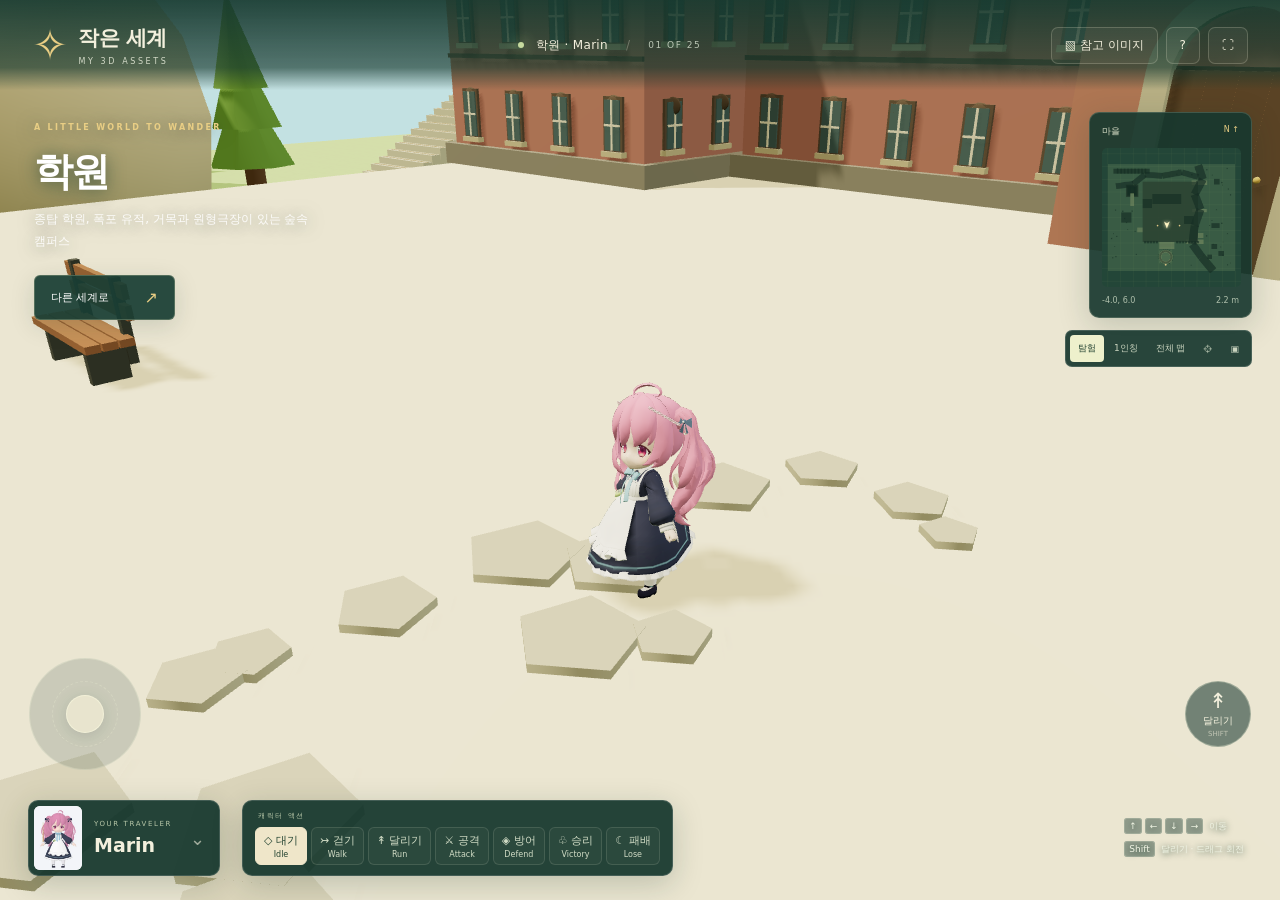
==== map-viewer/index.html @ b81eceed "맵뷰어 추가" ====
<!doctype html>
<html lang="ko">
<head>
  <meta charset="utf-8">
  <meta name="viewport" content="width=device-width, initial-scale=1, viewport-fit=cover">
  <meta name="theme-color" content="#183b30">
  <meta name="description" content="25개의 판타지 맵과 14명의 캐릭터로 떠나는 작은 세계 탐험.">
  <link rel="icon" href="data:image/svg+xml,%3Csvg xmlns='http://www.w3.org/2000/svg' viewBox='0 0 64 64'%3E%3Crect width='64' height='64' rx='14' fill='%23193e34'/%3E%3Cpath d='M32 8 37 27 56 32 37 37 32 56 27 37 8 32 27 27Z' fill='%23e9ce84'/%3E%3C/svg%3E">
  <title>작은 세계 · Map Explorer</title>
  <link rel="stylesheet" href="style.css">
  <script type="importmap">{"imports":{"three":"../viewer/vendor/three.module.min.js","three/addons/":"../viewer/vendor/addons/"}}</script>
</head>
<body>
  <main id="world" aria-label="3D 맵 탐험">
    <canvas id="scene" aria-label="방향키 또는 WASD로 이동하는 3D 세계" tabindex="0"></canvas>
    <header class="topbar">
      <a class="brand" href="../viewer/" title="캐릭터 컬렉션"><span class="brand-icon">✧</span><span>작은 세계<small>MY 3D ASSETS</small></span></a>
      <div class="journey"><span class="live-dot"></span><span id="journey-title">학원 · Marin</span><span class="journey-divider">/</span><span id="map-number">01 OF 25</span></div>
      <div class="top-actions"><button id="reference-button" title="원본 이미지 비교">▧ <span>참고 이미지</span></button><button id="help-button" title="조작 안내" aria-label="조작 안내">?</button><button id="fullscreen-button" title="전체 화면" aria-label="전체 화면">⛶</button></div>
    </header>
    <section class="location-card">
      <p class="eyebrow">A LITTLE WORLD TO WANDER</p>
      <h1 id="map-title">학원</h1>
      <p id="map-description">강과 다리를 따라, 새로운 풍경 속으로.</p>
      <button id="choose-world" class="choose-button">다른 세계로 <span>↗</span></button>
    </section>
    <aside class="minimap-card" aria-label="미니맵">
      <div class="minimap-heading"><span id="region-type">마을</span><span>N ↑</span></div>
      <canvas id="minimap" width="240" height="240"></canvas>
      <div class="coordinates"><span id="coordinates">0.0, 0.0</span><span id="level">0.0 m</span></div>
    </aside>
    <div class="view-tools" role="group" aria-label="카메라 시점">
      <button data-view="follow" class="selected" title="3인칭 탐험">탐험</button>
      <button data-view="first" title="1인칭 시점">1인칭</button>
      <button data-view="overview" title="전체 맵 보기">전체 맵</button>
      <button id="reset-position" title="시작 위치로 이동">⌖</button>
      <button id="capture" title="화면 PNG 저장">▣</button>
    </div>
    <div id="interaction-hint" class="interaction-hint" hidden><kbd>E</kbd> <span></span><button id="interact-button">살펴보기</button></div>
    <div id="toast" role="status" aria-live="polite" hidden></div>
    <section class="bottom-bar">
      <button id="choose-character" class="character-chip"><img id="character-portrait" alt=""><span><small>YOUR TRAVELER</small><strong id="character-name">Marin</strong></span><span class="chip-arrow">⌄</span></button>
      <div class="action-panel"><span class="action-caption">캐릭터 액션</span><div id="action-buttons" role="group" aria-label="캐릭터 액션"></div></div>
      <div class="movement-help"><span><kbd>↑</kbd><kbd>←</kbd><kbd>↓</kbd><kbd>→</kbd> 이동</span><span><kbd>Shift</kbd> 달리기 · 드래그 회전</span></div>
    </section>
    <div class="touch-controls"><div id="joystick" role="slider" aria-label="이동 조이스틱" aria-valuemin="0" aria-valuemax="100" aria-valuenow="0" tabindex="0"><div class="joystick-ring"></div><div id="joystick-knob"></div></div><button id="run-button" aria-pressed="false"><span>↟</span>달리기<small>SHIFT</small></button></div>
    <div id="loading" class="loading-screen"><div class="loading-compass">✧</div><strong>작은 세계를 준비하고 있어요</strong><span id="loading-detail">맵과 캐릭터 불러오는 중…</span></div>
    <div id="error" class="error-screen" hidden><strong>세계를 열지 못했어요</strong><p id="error-detail"></p><button id="retry">다시 시도</button></div>
  </main>
  <dialog id="world-picker" class="picker">
    <div class="dialog-heading"><div><p class="eyebrow">CHOOSE YOUR NEXT DESTINATION</p><h2>어디로 떠날까요?</h2></div><button class="close-dialog" aria-label="닫기">×</button></div>
    <div class="picker-toolbar"><div id="map-filters" role="group" aria-label="맵 종류"><button class="selected" data-filter="all">전체 <span>25</span></button><button data-filter="마을">마을</button><button data-filter="실내">실내</button><button data-filter="자연">자연</button><button data-filter="던전">던전</button></div><input id="map-search" type="search" placeholder="세계 이름 검색" aria-label="세계 이름 검색"></div>
    <div id="map-grid" class="map-grid"></div><p id="search-empty" hidden>검색 결과가 없습니다.</p>
    <div class="picker-footer">원본 이미지의 배치와 분위기를 바탕으로 만든 3D 공간 <span>25 WORLDS · 14 TRAVELERS</span></div>
  </dialog>
  <dialog id="character-picker" class="picker character-picker"><div class="dialog-heading"><div><p class="eyebrow">CHOOSE YOUR TRAVELER</p><h2>함께 걸을 캐릭터</h2></div><button class="close-dialog" aria-label="닫기">×</button></div><div id="character-grid" class="character-grid"></div><div class="picker-footer">기존 GLB와 7종 모션 그대로 · 가구와 어울리는 신장으로 조정</div></dialog>
  <dialog id="reference-dialog" class="reference-dialog"><div class="dialog-heading"><div><p class="eyebrow">THE ORIGINAL WORLD</p><h2 id="reference-title">참고 이미지</h2></div><button class="close-dialog" aria-label="닫기">×</button></div><img id="reference-image" alt="선택한 맵의 원본 참고 이미지"><p>참고 이미지와 3D 공간의 배치·사물을 비교해 보세요. 게임의 워프 표시는 제외했습니다.</p></dialog>
  <dialog id="help-dialog" class="help-dialog"><div class="dialog-heading"><div><p class="eyebrow">MAKE YOURSELF AT HOME</p><h2>탐험하는 방법</h2></div><button class="close-dialog" aria-label="닫기">×</button></div><dl><dt>컴퓨터 이동</dt><dd>방향키 또는 WASD · Shift 달리기</dd><dt>모바일 이동</dt><dd>왼쪽 조이스틱 · 오른쪽 달리기 버튼</dd><dt>카메라</dt><dd>화면 드래그로 회전 · 휠로 거리 조절<br>탐험 / 1인칭 / 전체 맵 시점 선택</dd><dt>액션</dt><dd>기존 Idle · Walk · Run · Attack · Defend · Victory · Lose 재생<br>공격 Q · 방어 F · 승리 V · 패배 L · 대기 X</dd><dt>사물 살펴보기</dt><dd>가까이 다가가 E 또는 화면 버튼 · 좌석의 위치와 높이 확인</dd><dt>세계와 캐릭터</dt><dd>다른 세계로 / 아래 캐릭터 버튼에서 자유롭게 선택<br>선택한 조합은 주소에 저장되어 공유할 수 있어요.</dd></dl></dialog>
  <script type="module" src="app.js"></script>
</body>
</html>
---- map-viewer/style.css ----
:root{font-family:"Segoe UI","Malgun Gothic",system-ui,sans-serif;color:#f3f0dd;background:#193e34;--ink:#17392e;--cream:#f7f4e8;--muted:#a4b4a3;--line:#ffffff25;--gold:#e9ce84}*{box-sizing:border-box}body{margin:0;overflow:hidden}button,input{font:inherit}button{cursor:pointer}button:focus-visible,a:focus-visible,input:focus-visible{outline:3px solid var(--gold);outline-offset:4px}button{color:inherit}a{color:inherit;text-decoration:none}button:disabled{opacity:.4;cursor:wait}[hidden]{display:none!important}#world{height:100dvh;min-height:450px;position:relative;overflow:hidden;background:#a8cdd1}#scene{height:100%;width:100%;display:block;touch-action:none;outline:0}.topbar{position:absolute;top:0;left:0;right:0;height:90px;display:flex;align-items:center;justify-content:space-between;gap:20px;padding:0 32px;background:linear-gradient(#173a30ed,#173a30a6 75%,transparent);pointer-events:none}.topbar>*{pointer-events:auto}.brand{display:flex;align-items:center;gap:11px;font-size:21px;font-weight:650;letter-spacing:-.6px;white-space:nowrap}.brand-icon{font-size:43px;color:var(--gold);line-height:1}.brand small{display:block;font-size:8px;letter-spacing:2.6px;font-weight:500;margin-top:5px;color:#d2d9c7}.journey{display:flex;align-items:center;gap:12px;font-size:12px;letter-spacing:.3px}.live-dot{width:6px;height:6px;background:#c6da9f;border-radius:100%;box-shadow:0 0 14px #cfeb9f}.journey-divider{opacity:.3;margin:0 6px}#map-number{font-size:9px;letter-spacing:1.5px;color:#bbc7b6}.top-actions{display:flex;gap:8px}.top-actions button{background:#f9f6dd0c;border:1px solid #f9f6dd33;border-radius:7px;padding:9px 13px;font-size:12px}.top-actions button:hover{background:#f9f6dd24}.location-card{position:absolute;left:34px;top:123px;max-width:360px;color:white;text-shadow:0 2px 18px #173b30a8;pointer-events:none}.eyebrow{font-size:8px;letter-spacing:2.3px;font-weight:650;color:var(--gold);margin:0 0 13px}.location-card h1{font-size:39px;font-weight:600;letter-spacing:-1.8px;margin:0 0 10px}.location-card>p:not(.eyebrow){font-size:12px;line-height:1.8;max-width:285px;margin:0 0 23px;color:#ffffffdf}.choose-button{display:flex;justify-content:space-between;gap:35px;align-items:center;background:#193e34ed;border:1px solid #c5cfa747;border-radius:6px;padding:12px 16px;box-shadow:0 6px 24px #13302625;font-size:11px;pointer-events:auto;text-shadow:none}.choose-button span{font-size:16px;color:var(--gold)}.choose-button:hover{background:#315743}.minimap-card{position:absolute;top:112px;right:28px;width:163px;padding:12px;border-radius:10px;background:#17382eea;border:1px solid #e0e4c730;box-shadow:0 8px 32px #11322430}.minimap-heading{display:flex;justify-content:space-between;font-size:9px;color:#dce3cc;margin-bottom:10px}.minimap-heading span:last-child{font-size:8px;color:var(--gold)}#minimap{width:139px;height:139px;border-radius:5px;display:block}.coordinates{display:flex;justify-content:space-between;font-size:8px;font-variant-numeric:tabular-nums;color:#afbfac;margin-top:9px}.view-tools{position:absolute;top:330px;right:28px;display:flex;gap:2px;background:#17382eeb;border:1px solid var(--line);border-radius:7px;padding:4px}.view-tools button{border:0;border-radius:4px;background:transparent;font-size:9px;padding:7px 8px;color:#cad4bf}.view-tools button.selected{background:#eef0cc;color:#234331}.view-tools button:hover{background:#eef0cc33}.bottom-bar{position:absolute;bottom:24px;left:28px;right:28px;display:flex;align-items:center;gap:22px;pointer-events:none}.bottom-bar>*{pointer-events:auto}.character-chip{display:flex;gap:12px;align-items:center;padding:5px 14px 5px 5px;background:#17382eef;border:1px solid var(--line);border-radius:10px;min-width:192px;text-align:left;height:76px;box-shadow:0 8px 30px #11322435}.character-chip img{height:64px;width:48px;object-fit:cover;border-radius:6px;background:#edf0e9}.character-chip small{display:block;color:#b7c7a8;font-size:7px;letter-spacing:1.6px}.character-chip strong{display:block;font-size:19px;font-weight:550;margin-top:6px}.chip-arrow{margin-left:auto;opacity:.6;font-size:18px}.action-panel{background:#17382eef;border:1px solid var(--line);border-radius:10px;padding:10px 12px;box-shadow:0 8px 30px #11322435}.action-caption{display:block;font-size:7px;letter-spacing:1.6px;color:#b7c7a8;margin:0 3px 6px}#action-buttons{display:flex;gap:4px}#action-buttons button{background:#f4f6d608;border:1px solid #f4f6d620;border-radius:6px;min-width:52px;height:38px;padding:4px 8px;font-size:8px;color:#d1dcc5}#action-buttons button strong{display:block;font-size:11px;font-weight:500;margin-bottom:2px}#action-buttons button.active{background:#efe6c9;color:#234331;border-color:#efe6c9}#action-buttons button:hover{border-color:#e2d198}.movement-help{font-size:9px;color:#eff3e3;text-shadow:0 1px 7px #143524;margin-left:auto;display:grid;gap:10px;padding-right:8px}kbd{font:inherit;padding:2px 4px;border:1px solid #cbd7c24a;border-radius:3px;background:#17382e6e;margin-right:3px}.touch-controls{position:absolute;bottom:130px;left:29px;right:29px;display:flex;justify-content:space-between;align-items:center;pointer-events:none}.touch-controls>*{pointer-events:auto}#joystick{width:112px;height:112px;position:relative;border:1px solid #f2f5df55;border-radius:50%;background:#17382e38;touch-action:none;user-select:none;opacity:.7}.joystick-ring{position:absolute;inset:22px;border:1px dashed #f2f5df45;border-radius:50%}#joystick-knob{position:absolute;left:36px;top:36px;width:38px;height:38px;background:#f4f0d5c4;box-shadow:0 3px 14px #122f3233;border:1px solid #ffffe799;border-radius:50%;pointer-events:none}#run-button{width:66px;height:66px;display:grid;align-content:center;justify-items:center;gap:2px;font-size:10px;border:1px solid #f2f5df55;border-radius:50%;background:#17382e91;touch-action:none;user-select:none}#run-button>span{font-size:21px;line-height:1}#run-button small{font-size:7px;opacity:.6}#run-button[aria-pressed=true]{background:#efe6c9;color:#234331}.interaction-hint{position:absolute;left:50%;bottom:136px;transform:translateX(-50%);background:#17382eea;border:1px solid var(--line);border-radius:8px;padding:9px 11px;display:flex;gap:7px;align-items:center;font-size:11px;white-space:nowrap}.interaction-hint button{background:#eee6c9;border:0;border-radius:4px;color:#234331;padding:5px 9px;font-size:10px}#toast{position:absolute;left:50%;top:95px;transform:translateX(-50%);max-width:min(80vw,540px);padding:12px 18px;border:1px solid #dce6c83a;background:#17382ef5;border-radius:8px;font-size:12px;line-height:1.7;box-shadow:0 8px 30px #112f322a}.loading-screen,.error-screen{position:absolute;inset:0;display:flex;align-items:center;justify-content:center;flex-direction:column;background:#173a30f5;z-index:10;gap:15px}.loading-compass{font-size:68px;color:var(--gold);animation:turn 8s linear infinite}.loading-screen strong{font-size:17px;font-weight:500}.loading-screen span{font-size:11px;color:#b1c0a7}.error-screen p{max-width:500px;font-size:13px;line-height:1.8;padding:0 24px}.error-screen button{border:1px solid var(--line);background:#eee6c9;color:#234331;border-radius:6px;padding:10px 20px}@keyframes turn{to{transform:rotate(360deg)}}dialog{color:var(--ink);background:var(--cream);padding:0;border:1px solid #f7f8ef;border-radius:16px;box-shadow:0 28px 120px #142e3880;max-height:85dvh;width:min(1000px,94vw)}dialog::backdrop{background:#0d2d269c;backdrop-filter:blur(9px)}.dialog-heading{display:flex;align-items:center;justify-content:space-between;padding:26px 30px 21px;gap:15px}.dialog-heading .eyebrow{color:#7e927a;font-size:8px;letter-spacing:1.8px;margin-bottom:9px}.dialog-heading h2{font-size:26px;margin:0;font-weight:600;letter-spacing:-.8px}.close-dialog{width:34px;height:34px;background:#183b3008;border:1px solid #183b3020;border-radius:50%;color:#234331;font-size:25px;line-height:1}.picker-toolbar{display:flex;justify-content:space-between;gap:15px;padding:0 30px 19px}#map-filters{display:flex;gap:5px;flex-wrap:wrap}#map-filters button{padding:7px 12px;border:1px solid #193b3020;border-radius:5px;background:transparent;color:#566e54;font-size:10px}#map-filters button.selected{background:#244b3c;color:#f7f4e8;border-color:#244b3c}#map-filters button span{opacity:.6;margin-left:5px}#map-search{border:1px solid #183b3028;border-radius:5px;padding:8px 12px;font-size:10px;background:#fcfbf5;color:#254d3a;width:190px}.map-grid{display:grid;grid-template-columns:repeat(5,minmax(0,1fr));gap:13px;padding:0 30px 24px;max-height:55dvh;overflow-y:auto}.map-choice{position:relative;border:1px solid #193b301a;background:#fffef8;color:#254734;border-radius:8px;padding:0;text-align:left;overflow:hidden;transition:transform .2s,border-color .2s}.map-choice:hover{transform:translateY(-3px);border-color:#789a72}.map-choice.selected{border:2px solid #315d47;box-shadow:0 0 0 2px #315d471a}.map-choice img{display:block;width:100%;height:102px;object-fit:cover;background:#1b2925}.map-choice>span{display:flex;justify-content:space-between;align-items:center;gap:5px;padding:11px 10px}.map-choice strong{font-size:11px;font-weight:600}.map-choice small{font-size:8px;color:#8a9680}.map-choice .selected-mark{position:absolute;top:8px;right:8px;padding:4px 6px;border-radius:4px;background:#244b3c;color:#fff;font-size:8px}.picker-footer{display:flex;justify-content:space-between;gap:10px;border-top:1px solid #193b3018;padding:14px 30px;font-size:8px;color:#7b8e72}.picker-footer>span{font-size:7px;letter-spacing:1.4px}.character-picker{width:min(900px,94vw)}.character-grid{display:grid;grid-template-columns:repeat(7,minmax(0,1fr));gap:12px;padding:0 30px 25px;max-height:60dvh;overflow:auto}.character-choice{background:#fffef8;border:1px solid #193b3020;border-radius:8px;overflow:hidden;padding:0;text-align:center;color:#254734}.character-choice.selected{border:2px solid #315d47}.character-choice img{display:block;width:100%;height:145px;object-fit:cover}.character-choice strong{display:block;font-size:12px;margin:10px 0 3px}.character-choice small{display:block;font-size:9px;color:#8a9680;margin-bottom:10px}.reference-dialog{width:min(1100px,94vw)}#reference-image{display:block;max-width:100%;max-height:65dvh;margin:0 auto;object-fit:contain}.reference-dialog>p{font-size:11px;color:#75856d;margin:17px 30px;line-height:1.7}.help-dialog{width:min(530px,94vw)}.help-dialog dl{display:grid;grid-template-columns:105px 1fr;gap:20px 12px;font-size:12px;line-height:1.8;margin:0;padding:5px 30px 32px}.help-dialog dt{font-weight:650}.help-dialog dd{margin:0;color:#67805c}#search-empty{padding:20px 30px;color:#75856d;font-size:12px}@media(min-width:1450px){.topbar{padding:0 44px}.location-card{left:46px;top:137px}.location-card h1{font-size:47px}.minimap-card{right:40px}.view-tools{right:40px}.bottom-bar{left:40px;right:40px;bottom:30px}.touch-controls{left:41px;right:41px;bottom:144px}.action-panel{padding:12px 16px}#action-buttons button{min-width:62px;height:40px}.character-chip{height:82px;min-width:212px}}@media(max-width:1000px){.movement-help{display:none}.bottom-bar{gap:12px}.journey{gap:7px;font-size:10px}#map-number,.journey-divider{display:none}.map-grid{grid-template-columns:repeat(4,minmax(0,1fr))}.character-grid{grid-template-columns:repeat(5,minmax(0,1fr))}}@media(max-width:650px){#world{min-height:400px}.topbar{height:74px;padding:0 16px;gap:10px}.brand{font-size:15px;gap:7px}.brand-icon{font-size:31px}.brand small{font-size:6px;letter-spacing:1.6px}.journey{display:none}.top-actions{gap:5px}.top-actions button{padding:7px 10px;font-size:11px}.top-actions button span{display:none}.location-card{top:89px;left:18px;max-width:205px}.location-card .eyebrow{font-size:6px;letter-spacing:1.6px;margin-bottom:9px}.location-card h1{font-size:28px;margin-bottom:8px}.location-card>p:not(.eyebrow){font-size:9px;line-height:1.6;margin-bottom:13px;max-width:175px}.choose-button{padding:9px 11px;font-size:9px;gap:25px}.minimap-card{top:84px;right:14px;width:109px;padding:8px;border-radius:7px}.minimap-heading{font-size:7px;margin-bottom:6px}#minimap{width:91px;height:91px}.coordinates{font-size:6px;margin-top:6px}.view-tools{top:243px;right:14px;gap:0;padding:3px;max-width:142px;flex-wrap:wrap;justify-content:center}.view-tools button{font-size:8px;padding:6px 7px}.bottom-bar{bottom:calc(13px + env(safe-area-inset-bottom));left:13px;right:13px;gap:8px;align-items:stretch}.character-chip{min-width:0;flex:0 0 98px;padding:4px;gap:5px;border-radius:7px;height:66px}.character-chip img{width:31px;height:54px}.character-chip small{font-size:5px;letter-spacing:.5px}.character-chip strong{font-size:12px;margin-top:5px}.chip-arrow{display:none}.action-panel{min-width:0;flex:1;border-radius:7px;padding:6px}.action-caption{font-size:6px;margin:0 0 5px}#action-buttons{gap:3px;overflow-x:auto;padding-bottom:2px}#action-buttons button{min-width:40px;height:37px;font-size:6px;padding:3px 4px}#action-buttons button strong{font-size:9px;margin-bottom:3px}.touch-controls{bottom:calc(108px + env(safe-area-inset-bottom));left:23px;right:23px}#joystick{width:104px;height:104px}#joystick-knob{left:32px;top:32px}#run-button{width:62px;height:62px}.interaction-hint{bottom:190px;font-size:9px;padding:7px;max-width:90vw}.interaction-hint kbd{display:none}.interaction-hint button{font-size:8px}.dialog-heading{padding:21px 20px 18px}.dialog-heading h2{font-size:22px}.dialog-heading .eyebrow{font-size:6px}.picker-toolbar{padding:0 20px 15px;flex-wrap:wrap;gap:10px}#map-search{width:100%}#map-filters{gap:4px}#map-filters button{padding:6px 9px;font-size:9px}.map-grid{grid-template-columns:repeat(3,minmax(0,1fr));gap:8px;padding:0 20px 20px;max-height:51dvh}.map-choice img{height:79px}.map-choice>span{padding:9px 7px;display:block}.map-choice strong{font-size:10px}.map-choice small{font-size:7px;display:block;margin-top:4px}.picker-footer{padding:13px 20px;font-size:7px}.picker-footer>span{display:none}.character-grid{grid-template-columns:repeat(3,minmax(0,1fr));gap:9px;padding:0 20px 20px;max-height:60dvh}.character-choice img{height:143px}.help-dialog dl{padding:0 20px 25px;grid-template-columns:85px 1fr;font-size:11px;gap:15px 10px}#toast{top:70px;font-size:10px;padding:10px 14px}.reference-dialog>p{font-size:9px;margin:15px 20px}}@media(max-height:550px) and (min-width:651px){.location-card{top:85px}.location-card .eyebrow{display:none}.location-card h1{font-size:28px}.location-card>p:not(.eyebrow){margin-bottom:12px}.minimap-card{top:80px;width:126px}#minimap{width:100px;height:100px}.view-tools{top:261px}.touch-controls{bottom:110px}#joystick{width:85px;height:85px}#joystick-knob{left:23px;top:23px}.bottom-bar{bottom:13px}.topbar{height:70px}}@media(prefers-reduced-motion:reduce){.loading-compass{animation:none}*{transition:none!important}}
@media(max-width:650px){#action-buttons{display:grid;grid-template-columns:repeat(7,minmax(0,1fr));gap:2px;overflow:visible}#action-buttons button{min-width:0;padding:3px 1px}#action-buttons button strong{font-size:9px;white-space:nowrap}.motion-icon{display:none}}
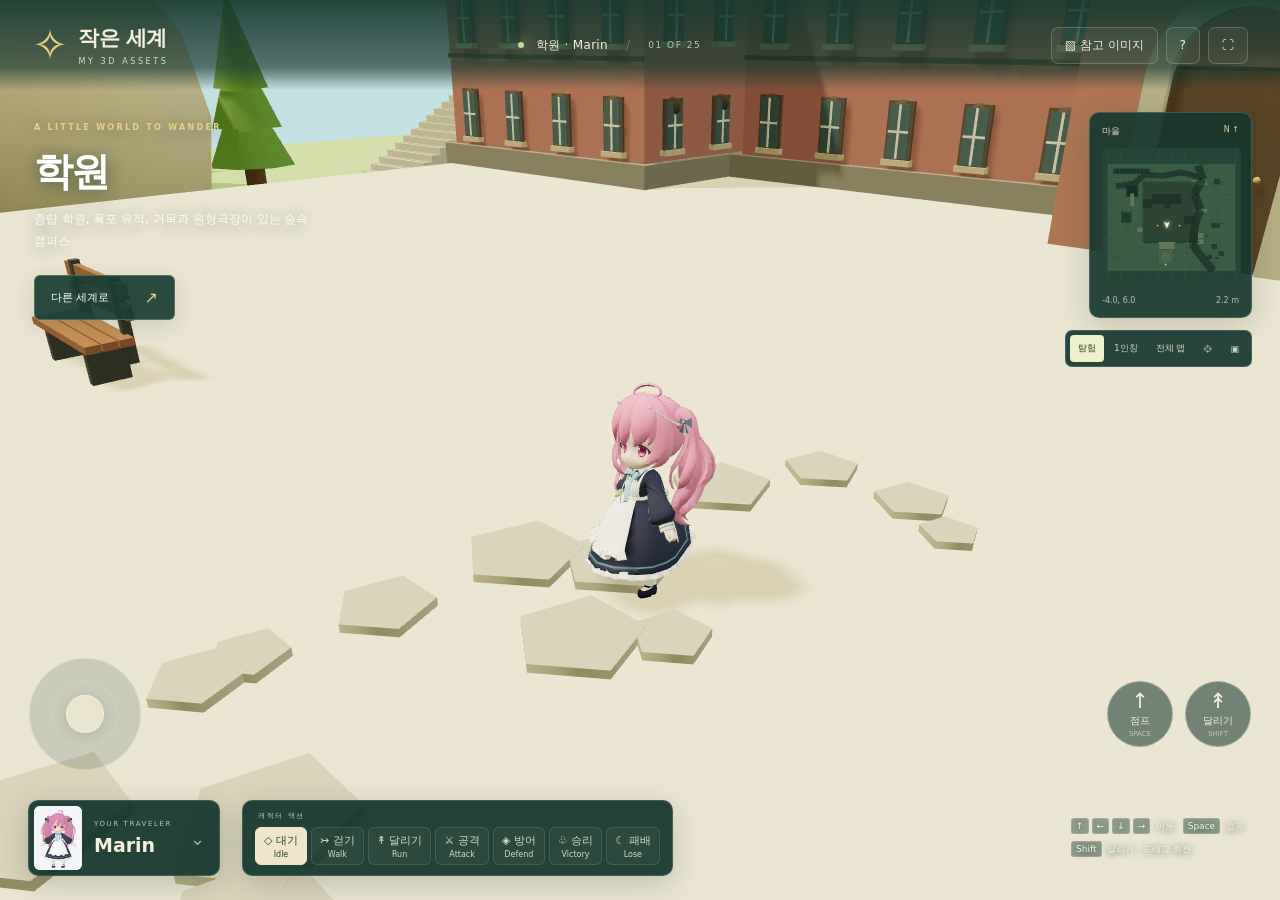
==== commit 861333b5: "성능개선" ====
--- a/map-viewer/index.html
+++ b/map-viewer/index.html
@@ -41,9 +41,9 @@
     <section class="bottom-bar">
       <button id="choose-character" class="character-chip"><img id="character-portrait" alt=""><span><small>YOUR TRAVELER</small><strong id="character-name">Marin</strong></span><span class="chip-arrow">⌄</span></button>
       <div class="action-panel"><span class="action-caption">캐릭터 액션</span><div id="action-buttons" role="group" aria-label="캐릭터 액션"></div></div>
-      <div class="movement-help"><span><kbd>↑</kbd><kbd>←</kbd><kbd>↓</kbd><kbd>→</kbd> 이동</span><span><kbd>Shift</kbd> 달리기 · 드래그 회전</span></div>
+      <div class="movement-help"><span><kbd>↑</kbd><kbd>←</kbd><kbd>↓</kbd><kbd>→</kbd> 이동 · <kbd>Space</kbd> 점프</span><span><kbd>Shift</kbd> 달리기 · 드래그 회전</span></div>
     </section>
-    <div class="touch-controls"><div id="joystick" role="slider" aria-label="이동 조이스틱" aria-valuemin="0" aria-valuemax="100" aria-valuenow="0" tabindex="0"><div class="joystick-ring"></div><div id="joystick-knob"></div></div><button id="run-button" aria-pressed="false"><span>↟</span>달리기<small>SHIFT</small></button></div>
+    <div class="touch-controls"><div id="joystick" role="slider" aria-label="이동 조이스틱" aria-valuemin="0" aria-valuemax="100" aria-valuenow="0" tabindex="0"><div class="joystick-ring"></div><div id="joystick-knob"></div></div><div class="travel-buttons"><button id="jump-button" aria-label="점프" title="Space 점프"><span>↑</span>점프<small>SPACE</small></button><button id="run-button" aria-pressed="false"><span>↟</span>달리기<small>SHIFT</small></button></div></div>
     <div id="loading" class="loading-screen"><div class="loading-compass">✧</div><strong>작은 세계를 준비하고 있어요</strong><span id="loading-detail">맵과 캐릭터 불러오는 중…</span></div>
     <div id="error" class="error-screen" hidden><strong>세계를 열지 못했어요</strong><p id="error-detail"></p><button id="retry">다시 시도</button></div>
   </main>
@@ -55,7 +55,7 @@
   </dialog>
   <dialog id="character-picker" class="picker character-picker"><div class="dialog-heading"><div><p class="eyebrow">CHOOSE YOUR TRAVELER</p><h2>함께 걸을 캐릭터</h2></div><button class="close-dialog" aria-label="닫기">×</button></div><div id="character-grid" class="character-grid"></div><div class="picker-footer">기존 GLB와 7종 모션 그대로 · 가구와 어울리는 신장으로 조정</div></dialog>
   <dialog id="reference-dialog" class="reference-dialog"><div class="dialog-heading"><div><p class="eyebrow">THE ORIGINAL WORLD</p><h2 id="reference-title">참고 이미지</h2></div><button class="close-dialog" aria-label="닫기">×</button></div><img id="reference-image" alt="선택한 맵의 원본 참고 이미지"><p>참고 이미지와 3D 공간의 배치·사물을 비교해 보세요. 게임의 워프 표시는 제외했습니다.</p></dialog>
-  <dialog id="help-dialog" class="help-dialog"><div class="dialog-heading"><div><p class="eyebrow">MAKE YOURSELF AT HOME</p><h2>탐험하는 방법</h2></div><button class="close-dialog" aria-label="닫기">×</button></div><dl><dt>컴퓨터 이동</dt><dd>방향키 또는 WASD · Shift 달리기</dd><dt>모바일 이동</dt><dd>왼쪽 조이스틱 · 오른쪽 달리기 버튼</dd><dt>카메라</dt><dd>화면 드래그로 회전 · 휠로 거리 조절<br>탐험 / 1인칭 / 전체 맵 시점 선택</dd><dt>액션</dt><dd>기존 Idle · Walk · Run · Attack · Defend · Victory · Lose 재생<br>공격 Q · 방어 F · 승리 V · 패배 L · 대기 X</dd><dt>사물 살펴보기</dt><dd>가까이 다가가 E 또는 화면 버튼 · 좌석의 위치와 높이 확인</dd><dt>세계와 캐릭터</dt><dd>다른 세계로 / 아래 캐릭터 버튼에서 자유롭게 선택<br>선택한 조합은 주소에 저장되어 공유할 수 있어요.</dd></dl></dialog>
+  <dialog id="help-dialog" class="help-dialog"><div class="dialog-heading"><div><p class="eyebrow">MAKE YOURSELF AT HOME</p><h2>탐험하는 방법</h2></div><button class="close-dialog" aria-label="닫기">×</button></div><dl><dt>컴퓨터 이동</dt><dd>방향키 또는 WASD · Shift 달리기 · Space 점프</dd><dt>모바일 이동</dt><dd>왼쪽 조이스틱 · 오른쪽 점프 / 달리기 버튼</dd><dt>카메라</dt><dd>화면 드래그로 회전 · 휠로 거리 조절<br>탐험 / 1인칭 / 전체 맵 시점 선택</dd><dt>액션</dt><dd>기존 Idle · Walk · Run · Attack · Defend · Victory · Lose 재생<br>공격 Q · 방어 F · 승리 V · 패배 L · 대기 X</dd><dt>사물 살펴보기</dt><dd>가까이 다가가 E 또는 화면 버튼 · 좌석의 위치와 높이 확인</dd><dt>세계와 캐릭터</dt><dd>다른 세계로 / 아래 캐릭터 버튼에서 자유롭게 선택<br>선택한 조합은 주소에 저장되어 공유할 수 있어요.</dd></dl></dialog>
   <script type="module" src="app.js"></script>
 </body>
 </html>
--- a/map-viewer/style.css
+++ b/map-viewer/style.css
@@ -1,2 +1,3 @@
 :root{font-family:"Segoe UI","Malgun Gothic",system-ui,sans-serif;color:#f3f0dd;background:#193e34;--ink:#17392e;--cream:#f7f4e8;--muted:#a4b4a3;--line:#ffffff25;--gold:#e9ce84}*{box-sizing:border-box}body{margin:0;overflow:hidden}button,input{font:inherit}button{cursor:pointer}button:focus-visible,a:focus-visible,input:focus-visible{outline:3px solid var(--gold);outline-offset:4px}button{color:inherit}a{color:inherit;text-decoration:none}button:disabled{opacity:.4;cursor:wait}[hidden]{display:none!important}#world{height:100dvh;min-height:450px;position:relative;overflow:hidden;background:#a8cdd1}#scene{height:100%;width:100%;display:block;touch-action:none;outline:0}.topbar{position:absolute;top:0;left:0;right:0;height:90px;display:flex;align-items:center;justify-content:space-between;gap:20px;padding:0 32px;background:linear-gradient(#173a30ed,#173a30a6 75%,transparent);pointer-events:none}.topbar>*{pointer-events:auto}.brand{display:flex;align-items:center;gap:11px;font-size:21px;font-weight:650;letter-spacing:-.6px;white-space:nowrap}.brand-icon{font-size:43px;color:var(--gold);line-height:1}.brand small{display:block;font-size:8px;letter-spacing:2.6px;font-weight:500;margin-top:5px;color:#d2d9c7}.journey{display:flex;align-items:center;gap:12px;font-size:12px;letter-spacing:.3px}.live-dot{width:6px;height:6px;background:#c6da9f;border-radius:100%;box-shadow:0 0 14px #cfeb9f}.journey-divider{opacity:.3;margin:0 6px}#map-number{font-size:9px;letter-spacing:1.5px;color:#bbc7b6}.top-actions{display:flex;gap:8px}.top-actions button{background:#f9f6dd0c;border:1px solid #f9f6dd33;border-radius:7px;padding:9px 13px;font-size:12px}.top-actions button:hover{background:#f9f6dd24}.location-card{position:absolute;left:34px;top:123px;max-width:360px;color:white;text-shadow:0 2px 18px #173b30a8;pointer-events:none}.eyebrow{font-size:8px;letter-spacing:2.3px;font-weight:650;color:var(--gold);margin:0 0 13px}.location-card h1{font-size:39px;font-weight:600;letter-spacing:-1.8px;margin:0 0 10px}.location-card>p:not(.eyebrow){font-size:12px;line-height:1.8;max-width:285px;margin:0 0 23px;color:#ffffffdf}.choose-button{display:flex;justify-content:space-between;gap:35px;align-items:center;background:#193e34ed;border:1px solid #c5cfa747;border-radius:6px;padding:12px 16px;box-shadow:0 6px 24px #13302625;font-size:11px;pointer-events:auto;text-shadow:none}.choose-button span{font-size:16px;color:var(--gold)}.choose-button:hover{background:#315743}.minimap-card{position:absolute;top:112px;right:28px;width:163px;padding:12px;border-radius:10px;background:#17382eea;border:1px solid #e0e4c730;box-shadow:0 8px 32px #11322430}.minimap-heading{display:flex;justify-content:space-between;font-size:9px;color:#dce3cc;margin-bottom:10px}.minimap-heading span:last-child{font-size:8px;color:var(--gold)}#minimap{width:139px;height:139px;border-radius:5px;display:block}.coordinates{display:flex;justify-content:space-between;font-size:8px;font-variant-numeric:tabular-nums;color:#afbfac;margin-top:9px}.view-tools{position:absolute;top:330px;right:28px;display:flex;gap:2px;background:#17382eeb;border:1px solid var(--line);border-radius:7px;padding:4px}.view-tools button{border:0;border-radius:4px;background:transparent;font-size:9px;padding:7px 8px;color:#cad4bf}.view-tools button.selected{background:#eef0cc;color:#234331}.view-tools button:hover{background:#eef0cc33}.bottom-bar{position:absolute;bottom:24px;left:28px;right:28px;display:flex;align-items:center;gap:22px;pointer-events:none}.bottom-bar>*{pointer-events:auto}.character-chip{display:flex;gap:12px;align-items:center;padding:5px 14px 5px 5px;background:#17382eef;border:1px solid var(--line);border-radius:10px;min-width:192px;text-align:left;height:76px;box-shadow:0 8px 30px #11322435}.character-chip img{height:64px;width:48px;object-fit:cover;border-radius:6px;background:#edf0e9}.character-chip small{display:block;color:#b7c7a8;font-size:7px;letter-spacing:1.6px}.character-chip strong{display:block;font-size:19px;font-weight:550;margin-top:6px}.chip-arrow{margin-left:auto;opacity:.6;font-size:18px}.action-panel{background:#17382eef;border:1px solid var(--line);border-radius:10px;padding:10px 12px;box-shadow:0 8px 30px #11322435}.action-caption{display:block;font-size:7px;letter-spacing:1.6px;color:#b7c7a8;margin:0 3px 6px}#action-buttons{display:flex;gap:4px}#action-buttons button{background:#f4f6d608;border:1px solid #f4f6d620;border-radius:6px;min-width:52px;height:38px;padding:4px 8px;font-size:8px;color:#d1dcc5}#action-buttons button strong{display:block;font-size:11px;font-weight:500;margin-bottom:2px}#action-buttons button.active{background:#efe6c9;color:#234331;border-color:#efe6c9}#action-buttons button:hover{border-color:#e2d198}.movement-help{font-size:9px;color:#eff3e3;text-shadow:0 1px 7px #143524;margin-left:auto;display:grid;gap:10px;padding-right:8px}kbd{font:inherit;padding:2px 4px;border:1px solid #cbd7c24a;border-radius:3px;background:#17382e6e;margin-right:3px}.touch-controls{position:absolute;bottom:130px;left:29px;right:29px;display:flex;justify-content:space-between;align-items:center;pointer-events:none}.touch-controls>*{pointer-events:auto}#joystick{width:112px;height:112px;position:relative;border:1px solid #f2f5df55;border-radius:50%;background:#17382e38;touch-action:none;user-select:none;opacity:.7}.joystick-ring{position:absolute;inset:22px;border:1px dashed #f2f5df45;border-radius:50%}#joystick-knob{position:absolute;left:36px;top:36px;width:38px;height:38px;background:#f4f0d5c4;box-shadow:0 3px 14px #122f3233;border:1px solid #ffffe799;border-radius:50%;pointer-events:none}#run-button{width:66px;height:66px;display:grid;align-content:center;justify-items:center;gap:2px;font-size:10px;border:1px solid #f2f5df55;border-radius:50%;background:#17382e91;touch-action:none;user-select:none}#run-button>span{font-size:21px;line-height:1}#run-button small{font-size:7px;opacity:.6}#run-button[aria-pressed=true]{background:#efe6c9;color:#234331}.interaction-hint{position:absolute;left:50%;bottom:136px;transform:translateX(-50%);background:#17382eea;border:1px solid var(--line);border-radius:8px;padding:9px 11px;display:flex;gap:7px;align-items:center;font-size:11px;white-space:nowrap}.interaction-hint button{background:#eee6c9;border:0;border-radius:4px;color:#234331;padding:5px 9px;font-size:10px}#toast{position:absolute;left:50%;top:95px;transform:translateX(-50%);max-width:min(80vw,540px);padding:12px 18px;border:1px solid #dce6c83a;background:#17382ef5;border-radius:8px;font-size:12px;line-height:1.7;box-shadow:0 8px 30px #112f322a}.loading-screen,.error-screen{position:absolute;inset:0;display:flex;align-items:center;justify-content:center;flex-direction:column;background:#173a30f5;z-index:10;gap:15px}.loading-compass{font-size:68px;color:var(--gold);animation:turn 8s linear infinite}.loading-screen strong{font-size:17px;font-weight:500}.loading-screen span{font-size:11px;color:#b1c0a7}.error-screen p{max-width:500px;font-size:13px;line-height:1.8;padding:0 24px}.error-screen button{border:1px solid var(--line);background:#eee6c9;color:#234331;border-radius:6px;padding:10px 20px}@keyframes turn{to{transform:rotate(360deg)}}dialog{color:var(--ink);background:var(--cream);padding:0;border:1px solid #f7f8ef;border-radius:16px;box-shadow:0 28px 120px #142e3880;max-height:85dvh;width:min(1000px,94vw)}dialog::backdrop{background:#0d2d269c;backdrop-filter:blur(9px)}.dialog-heading{display:flex;align-items:center;justify-content:space-between;padding:26px 30px 21px;gap:15px}.dialog-heading .eyebrow{color:#7e927a;font-size:8px;letter-spacing:1.8px;margin-bottom:9px}.dialog-heading h2{font-size:26px;margin:0;font-weight:600;letter-spacing:-.8px}.close-dialog{width:34px;height:34px;background:#183b3008;border:1px solid #183b3020;border-radius:50%;color:#234331;font-size:25px;line-height:1}.picker-toolbar{display:flex;justify-content:space-between;gap:15px;padding:0 30px 19px}#map-filters{display:flex;gap:5px;flex-wrap:wrap}#map-filters button{padding:7px 12px;border:1px solid #193b3020;border-radius:5px;background:transparent;color:#566e54;font-size:10px}#map-filters button.selected{background:#244b3c;color:#f7f4e8;border-color:#244b3c}#map-filters button span{opacity:.6;margin-left:5px}#map-search{border:1px solid #183b3028;border-radius:5px;padding:8px 12px;font-size:10px;background:#fcfbf5;color:#254d3a;width:190px}.map-grid{display:grid;grid-template-columns:repeat(5,minmax(0,1fr));gap:13px;padding:0 30px 24px;max-height:55dvh;overflow-y:auto}.map-choice{position:relative;border:1px solid #193b301a;background:#fffef8;color:#254734;border-radius:8px;padding:0;text-align:left;overflow:hidden;transition:transform .2s,border-color .2s}.map-choice:hover{transform:translateY(-3px);border-color:#789a72}.map-choice.selected{border:2px solid #315d47;box-shadow:0 0 0 2px #315d471a}.map-choice img{display:block;width:100%;height:102px;object-fit:cover;background:#1b2925}.map-choice>span{display:flex;justify-content:space-between;align-items:center;gap:5px;padding:11px 10px}.map-choice strong{font-size:11px;font-weight:600}.map-choice small{font-size:8px;color:#8a9680}.map-choice .selected-mark{position:absolute;top:8px;right:8px;padding:4px 6px;border-radius:4px;background:#244b3c;color:#fff;font-size:8px}.picker-footer{display:flex;justify-content:space-between;gap:10px;border-top:1px solid #193b3018;padding:14px 30px;font-size:8px;color:#7b8e72}.picker-footer>span{font-size:7px;letter-spacing:1.4px}.character-picker{width:min(900px,94vw)}.character-grid{display:grid;grid-template-columns:repeat(7,minmax(0,1fr));gap:12px;padding:0 30px 25px;max-height:60dvh;overflow:auto}.character-choice{background:#fffef8;border:1px solid #193b3020;border-radius:8px;overflow:hidden;padding:0;text-align:center;color:#254734}.character-choice.selected{border:2px solid #315d47}.character-choice img{display:block;width:100%;height:145px;object-fit:cover}.character-choice strong{display:block;font-size:12px;margin:10px 0 3px}.character-choice small{display:block;font-size:9px;color:#8a9680;margin-bottom:10px}.reference-dialog{width:min(1100px,94vw)}#reference-image{display:block;max-width:100%;max-height:65dvh;margin:0 auto;object-fit:contain}.reference-dialog>p{font-size:11px;color:#75856d;margin:17px 30px;line-height:1.7}.help-dialog{width:min(530px,94vw)}.help-dialog dl{display:grid;grid-template-columns:105px 1fr;gap:20px 12px;font-size:12px;line-height:1.8;margin:0;padding:5px 30px 32px}.help-dialog dt{font-weight:650}.help-dialog dd{margin:0;color:#67805c}#search-empty{padding:20px 30px;color:#75856d;font-size:12px}@media(min-width:1450px){.topbar{padding:0 44px}.location-card{left:46px;top:137px}.location-card h1{font-size:47px}.minimap-card{right:40px}.view-tools{right:40px}.bottom-bar{left:40px;right:40px;bottom:30px}.touch-controls{left:41px;right:41px;bottom:144px}.action-panel{padding:12px 16px}#action-buttons button{min-width:62px;height:40px}.character-chip{height:82px;min-width:212px}}@media(max-width:1000px){.movement-help{display:none}.bottom-bar{gap:12px}.journey{gap:7px;font-size:10px}#map-number,.journey-divider{display:none}.map-grid{grid-template-columns:repeat(4,minmax(0,1fr))}.character-grid{grid-template-columns:repeat(5,minmax(0,1fr))}}@media(max-width:650px){#world{min-height:400px}.topbar{height:74px;padding:0 16px;gap:10px}.brand{font-size:15px;gap:7px}.brand-icon{font-size:31px}.brand small{font-size:6px;letter-spacing:1.6px}.journey{display:none}.top-actions{gap:5px}.top-actions button{padding:7px 10px;font-size:11px}.top-actions button span{display:none}.location-card{top:89px;left:18px;max-width:205px}.location-card .eyebrow{font-size:6px;letter-spacing:1.6px;margin-bottom:9px}.location-card h1{font-size:28px;margin-bottom:8px}.location-card>p:not(.eyebrow){font-size:9px;line-height:1.6;margin-bottom:13px;max-width:175px}.choose-button{padding:9px 11px;font-size:9px;gap:25px}.minimap-card{top:84px;right:14px;width:109px;padding:8px;border-radius:7px}.minimap-heading{font-size:7px;margin-bottom:6px}#minimap{width:91px;height:91px}.coordinates{font-size:6px;margin-top:6px}.view-tools{top:243px;right:14px;gap:0;padding:3px;max-width:142px;flex-wrap:wrap;justify-content:center}.view-tools button{font-size:8px;padding:6px 7px}.bottom-bar{bottom:calc(13px + env(safe-area-inset-bottom));left:13px;right:13px;gap:8px;align-items:stretch}.character-chip{min-width:0;flex:0 0 98px;padding:4px;gap:5px;border-radius:7px;height:66px}.character-chip img{width:31px;height:54px}.character-chip small{font-size:5px;letter-spacing:.5px}.character-chip strong{font-size:12px;margin-top:5px}.chip-arrow{display:none}.action-panel{min-width:0;flex:1;border-radius:7px;padding:6px}.action-caption{font-size:6px;margin:0 0 5px}#action-buttons{gap:3px;overflow-x:auto;padding-bottom:2px}#action-buttons button{min-width:40px;height:37px;font-size:6px;padding:3px 4px}#action-buttons button strong{font-size:9px;margin-bottom:3px}.touch-controls{bottom:calc(108px + env(safe-area-inset-bottom));left:23px;right:23px}#joystick{width:104px;height:104px}#joystick-knob{left:32px;top:32px}#run-button{width:62px;height:62px}.interaction-hint{bottom:190px;font-size:9px;padding:7px;max-width:90vw}.interaction-hint kbd{display:none}.interaction-hint button{font-size:8px}.dialog-heading{padding:21px 20px 18px}.dialog-heading h2{font-size:22px}.dialog-heading .eyebrow{font-size:6px}.picker-toolbar{padding:0 20px 15px;flex-wrap:wrap;gap:10px}#map-search{width:100%}#map-filters{gap:4px}#map-filters button{padding:6px 9px;font-size:9px}.map-grid{grid-template-columns:repeat(3,minmax(0,1fr));gap:8px;padding:0 20px 20px;max-height:51dvh}.map-choice img{height:79px}.map-choice>span{padding:9px 7px;display:block}.map-choice strong{font-size:10px}.map-choice small{font-size:7px;display:block;margin-top:4px}.picker-footer{padding:13px 20px;font-size:7px}.picker-footer>span{display:none}.character-grid{grid-template-columns:repeat(3,minmax(0,1fr));gap:9px;padding:0 20px 20px;max-height:60dvh}.character-choice img{height:143px}.help-dialog dl{padding:0 20px 25px;grid-template-columns:85px 1fr;font-size:11px;gap:15px 10px}#toast{top:70px;font-size:10px;padding:10px 14px}.reference-dialog>p{font-size:9px;margin:15px 20px}}@media(max-height:550px) and (min-width:651px){.location-card{top:85px}.location-card .eyebrow{display:none}.location-card h1{font-size:28px}.location-card>p:not(.eyebrow){margin-bottom:12px}.minimap-card{top:80px;width:126px}#minimap{width:100px;height:100px}.view-tools{top:261px}.touch-controls{bottom:110px}#joystick{width:85px;height:85px}#joystick-knob{left:23px;top:23px}.bottom-bar{bottom:13px}.topbar{height:70px}}@media(prefers-reduced-motion:reduce){.loading-compass{animation:none}*{transition:none!important}}
 @media(max-width:650px){#action-buttons{display:grid;grid-template-columns:repeat(7,minmax(0,1fr));gap:2px;overflow:visible}#action-buttons button{min-width:0;padding:3px 1px}#action-buttons button strong{font-size:9px;white-space:nowrap}.motion-icon{display:none}}
+.travel-buttons{display:flex;align-items:center;gap:12px}#jump-button{width:66px;height:66px;display:grid;align-content:center;justify-items:center;gap:2px;font-size:10px;border:1px solid #f2f5df55;border-radius:50%;background:#17382e91;touch-action:none;user-select:none}#jump-button>span{font-size:21px;line-height:1}#jump-button small{font-size:7px;opacity:.6}#jump-button:active{background:#efe6c9;color:#234331}@media(max-width:650px){.travel-buttons{gap:9px}#jump-button{width:62px;height:62px}}
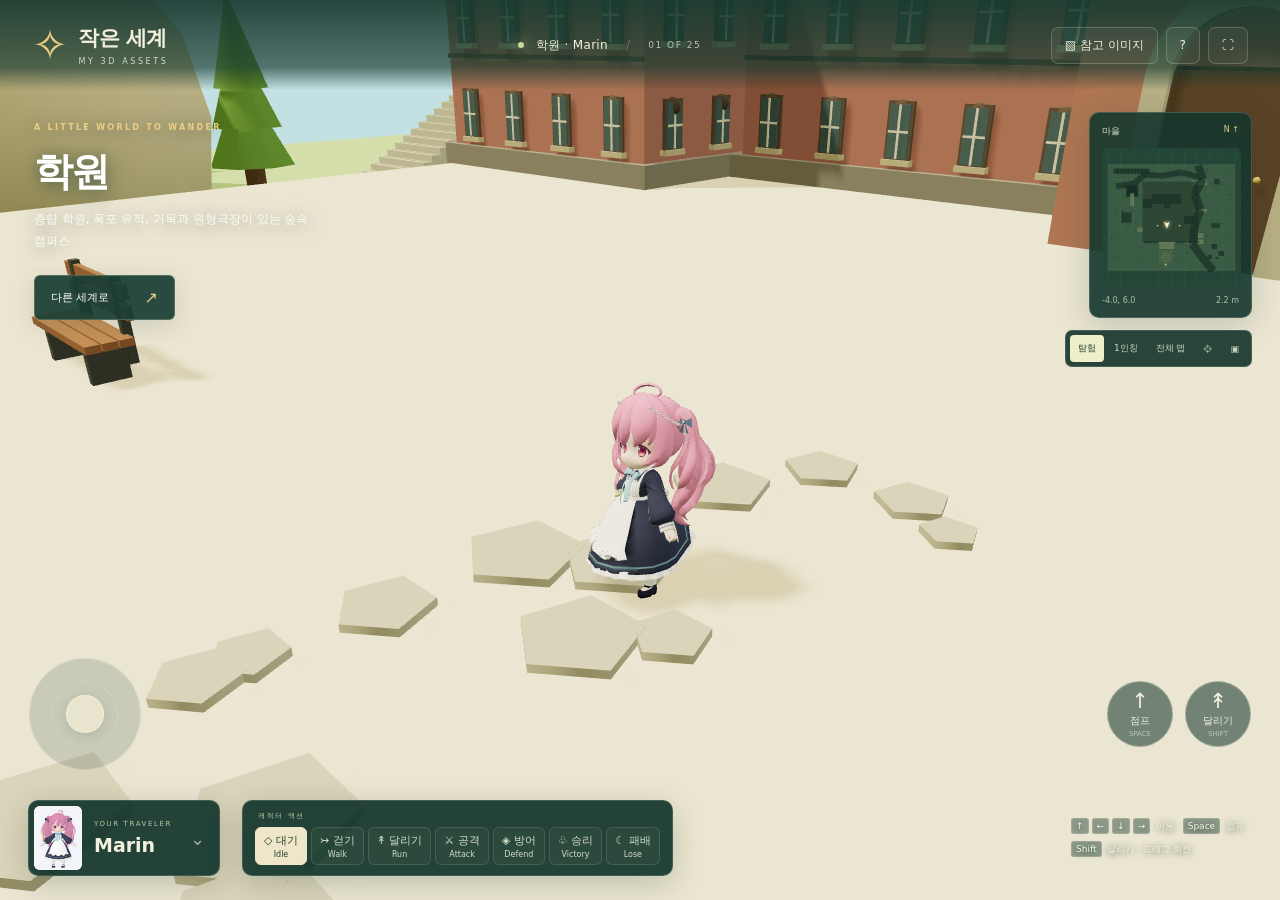
==== commit 8e4ed901: "New Character : Koa" ====
--- a/map-viewer/index.html
+++ b/map-viewer/index.html
@@ -4,7 +4,7 @@
   <meta charset="utf-8">
   <meta name="viewport" content="width=device-width, initial-scale=1, viewport-fit=cover">
   <meta name="theme-color" content="#183b30">
-  <meta name="description" content="25개의 판타지 맵과 14명의 캐릭터로 떠나는 작은 세계 탐험.">
+  <meta name="description" content="25개의 판타지 맵과 15명의 캐릭터로 떠나는 작은 세계 탐험.">
   <link rel="icon" href="data:image/svg+xml,%3Csvg xmlns='http://www.w3.org/2000/svg' viewBox='0 0 64 64'%3E%3Crect width='64' height='64' rx='14' fill='%23193e34'/%3E%3Cpath d='M32 8 37 27 56 32 37 37 32 56 27 37 8 32 27 27Z' fill='%23e9ce84'/%3E%3C/svg%3E">
   <title>작은 세계 · Map Explorer</title>
   <link rel="stylesheet" href="style.css">
@@ -51,7 +51,7 @@
     <div class="dialog-heading"><div><p class="eyebrow">CHOOSE YOUR NEXT DESTINATION</p><h2>어디로 떠날까요?</h2></div><button class="close-dialog" aria-label="닫기">×</button></div>
     <div class="picker-toolbar"><div id="map-filters" role="group" aria-label="맵 종류"><button class="selected" data-filter="all">전체 <span>25</span></button><button data-filter="마을">마을</button><button data-filter="실내">실내</button><button data-filter="자연">자연</button><button data-filter="던전">던전</button></div><input id="map-search" type="search" placeholder="세계 이름 검색" aria-label="세계 이름 검색"></div>
     <div id="map-grid" class="map-grid"></div><p id="search-empty" hidden>검색 결과가 없습니다.</p>
-    <div class="picker-footer">원본 이미지의 배치와 분위기를 바탕으로 만든 3D 공간 <span>25 WORLDS · 14 TRAVELERS</span></div>
+    <div class="picker-footer">원본 이미지의 배치와 분위기를 바탕으로 만든 3D 공간 <span>25 WORLDS · 15 TRAVELERS</span></div>
   </dialog>
   <dialog id="character-picker" class="picker character-picker"><div class="dialog-heading"><div><p class="eyebrow">CHOOSE YOUR TRAVELER</p><h2>함께 걸을 캐릭터</h2></div><button class="close-dialog" aria-label="닫기">×</button></div><div id="character-grid" class="character-grid"></div><div class="picker-footer">기존 GLB와 7종 모션 그대로 · 가구와 어울리는 신장으로 조정</div></dialog>
   <dialog id="reference-dialog" class="reference-dialog"><div class="dialog-heading"><div><p class="eyebrow">THE ORIGINAL WORLD</p><h2 id="reference-title">참고 이미지</h2></div><button class="close-dialog" aria-label="닫기">×</button></div><img id="reference-image" alt="선택한 맵의 원본 참고 이미지"><p>참고 이미지와 3D 공간의 배치·사물을 비교해 보세요. 게임의 워프 표시는 제외했습니다.</p></dialog>
